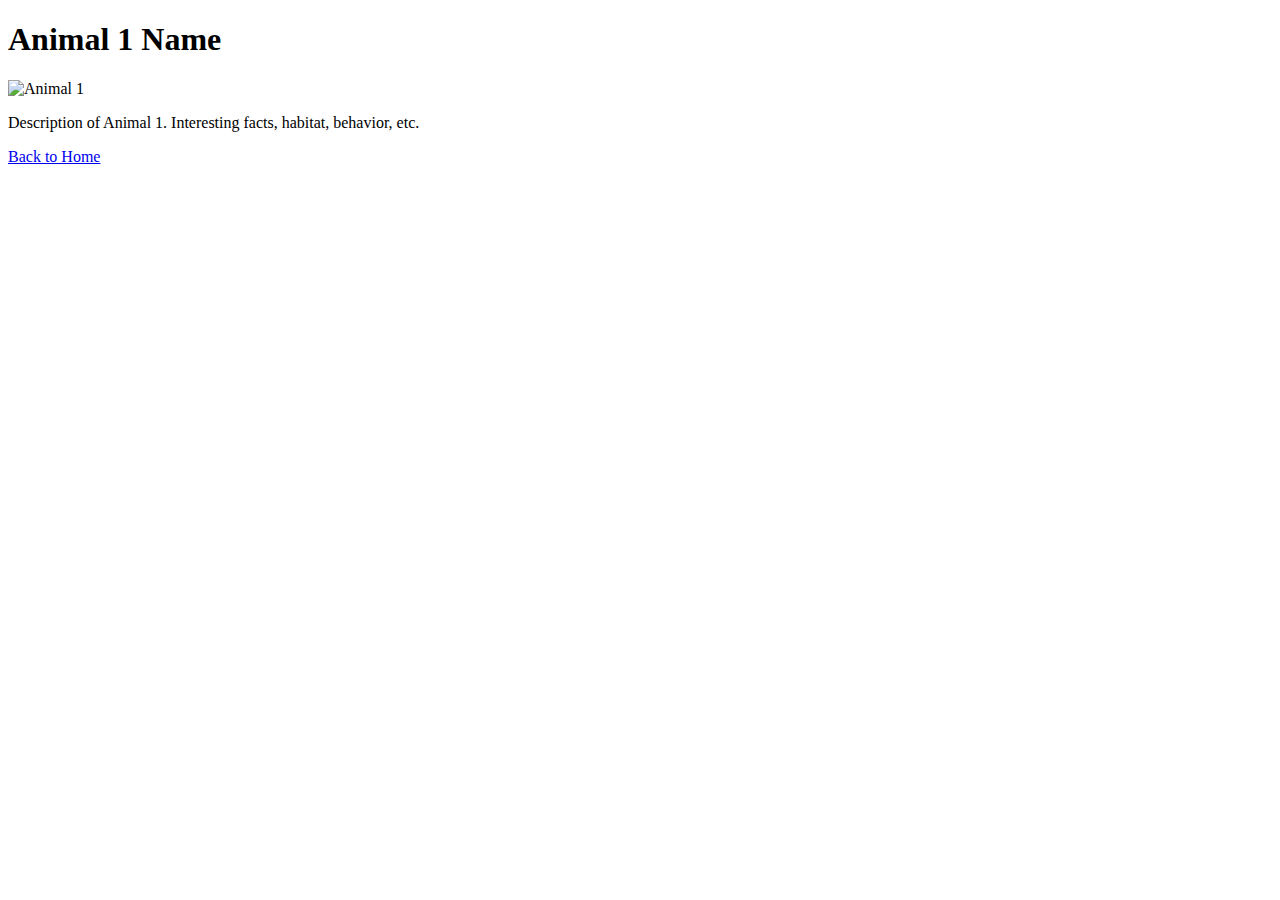
==== animal1.html @ 052b0767 "Create and style the home page, added animal1 for testing purposes" ====
<!DOCTYPE html>
<html lang="en">
  <head>
    <meta charset="UTF-8" />
    <meta name="viewport" content="width=device-width, initial-scale=1.0" />
    <link rel="stylesheet" href="css/style.css" />
    <title>Animal 1</title>
  </head>
  <body>
    <h1>Animal 1 Name</h1>
    <img src="images/animal1.jpg" alt="Animal 1" />
    <p>Description of Animal 1. Interesting facts, habitat, behavior, etc.</p>
    <a href="index.html">Back to Home</a>
  </body>
</html>
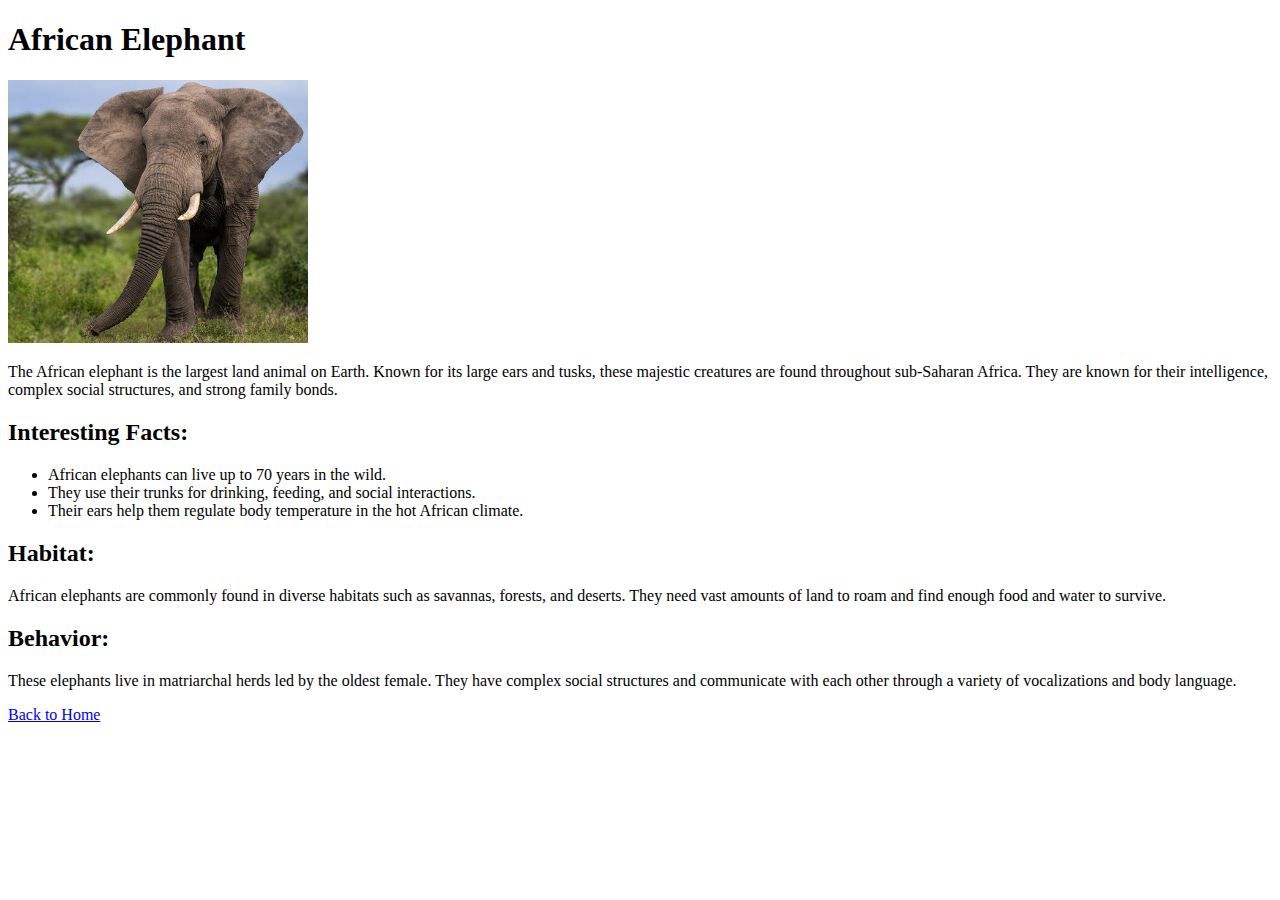
==== commit 74bed193: "added starter code for animal1 page with brief content" ====
--- a/animal1.html
+++ b/animal1.html
@@ -4,12 +4,64 @@
     <meta charset="UTF-8" />
     <meta name="viewport" content="width=device-width, initial-scale=1.0" />
     <link rel="stylesheet" href="css/style.css" />
-    <title>Animal 1</title>
+    <title>Animal 1 - African Elephant</title>
   </head>
   <body>
-    <h1>Animal 1 Name</h1>
-    <img src="images/animal1.jpg" alt="Animal 1" />
-    <p>Description of Animal 1. Interesting facts, habitat, behavior, etc.</p>
-    <a href="index.html">Back to Home</a>
+    <header>
+      <h1>African Elephant</h1>
+    </header>
+
+    <main>
+      <section>
+        <img
+          src="images/elephant.jpg"
+          alt="African Elephant"
+          style="width: 300px; height: auto"
+        />
+        <p>
+          The African elephant is the largest land animal on Earth. Known for
+          its large ears and tusks, these majestic creatures are found
+          throughout sub-Saharan Africa. They are known for their intelligence,
+          complex social structures, and strong family bonds.
+        </p>
+      </section>
+
+      <section>
+        <h2>Interesting Facts:</h2>
+        <ul>
+          <li>African elephants can live up to 70 years in the wild.</li>
+          <li>
+            They use their trunks for drinking, feeding, and social
+            interactions.
+          </li>
+          <li>
+            Their ears help them regulate body temperature in the hot African
+            climate.
+          </li>
+        </ul>
+      </section>
+
+      <section>
+        <h2>Habitat:</h2>
+        <p>
+          African elephants are commonly found in diverse habitats such as
+          savannas, forests, and deserts. They need vast amounts of land to roam
+          and find enough food and water to survive.
+        </p>
+      </section>
+
+      <section>
+        <h2>Behavior:</h2>
+        <p>
+          These elephants live in matriarchal herds led by the oldest female.
+          They have complex social structures and communicate with each other
+          through a variety of vocalizations and body language.
+        </p>
+      </section>
+    </main>
+
+    <footer>
+      <a href="index.html">Back to Home</a>
+    </footer>
   </body>
 </html>
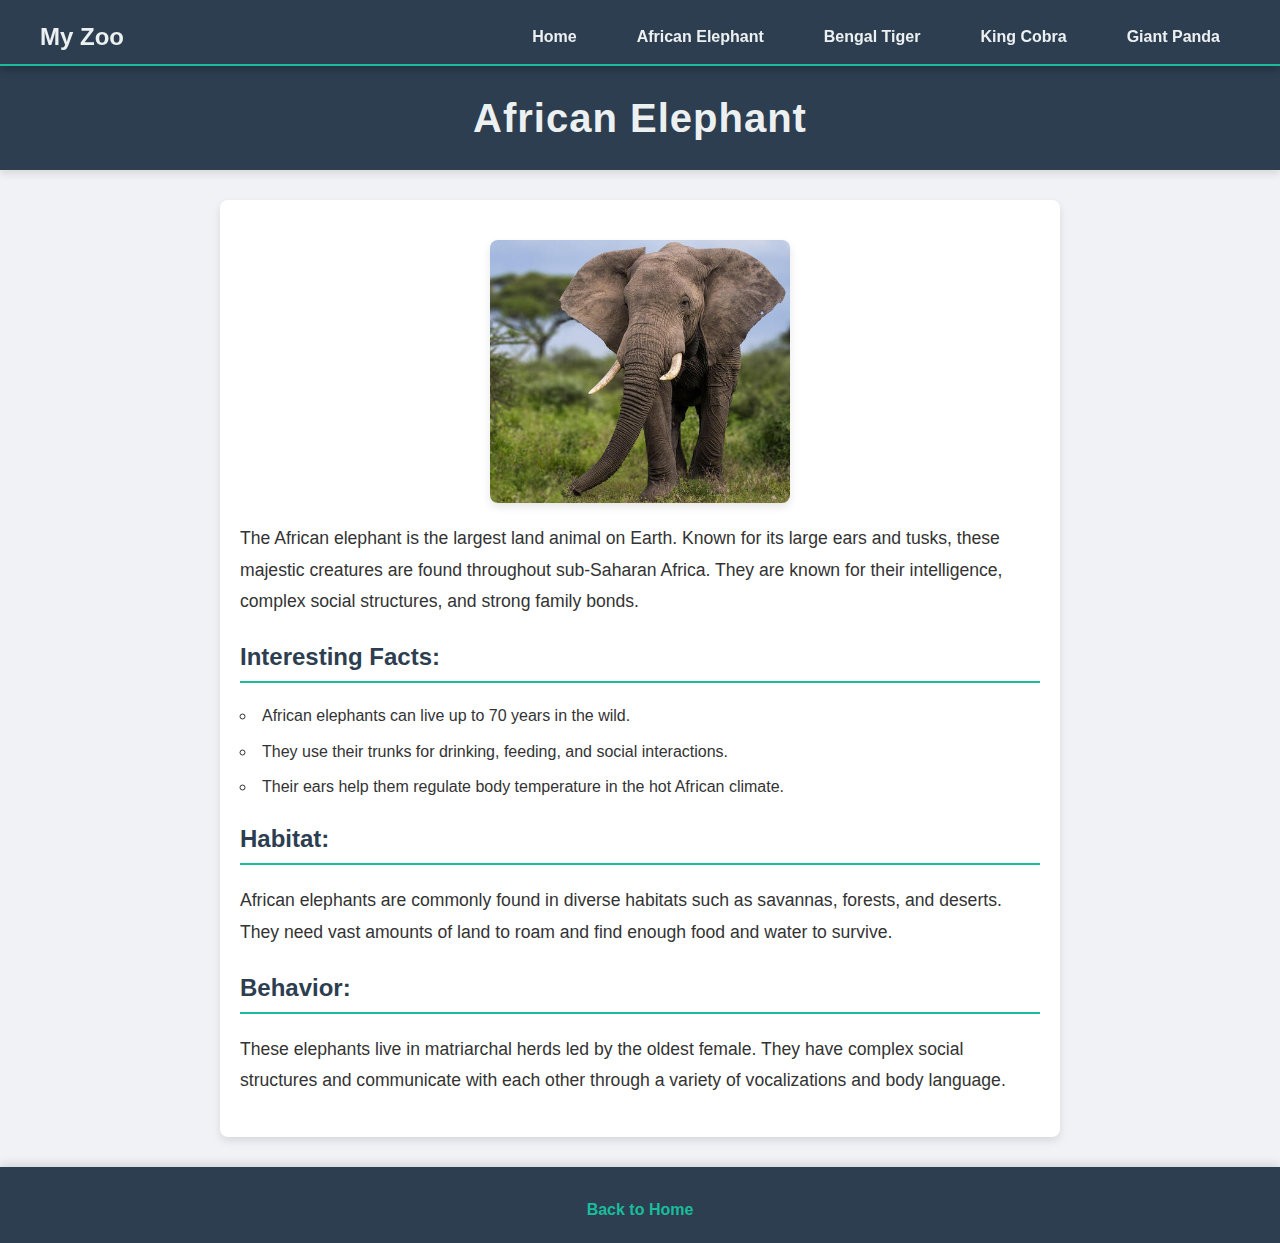
==== commit 5f76f2bb: "navbar added on each html page and navbar border/shadow" ====
--- a/animal1.html
+++ b/animal1.html
@@ -7,6 +7,19 @@
     <title>Animal 1 - African Elephant</title>
   </head>
   <body>
+    <nav class="navbar">
+      <div class="container">
+        <a href="index.html" class="logo">My Zoo</a>
+        <ul class="nav-links">
+          <li><a href="index.html">Home</a></li>
+          <li><a href="animal1.html">African Elephant</a></li>
+          <li><a href="animal2.html">Bengal Tiger</a></li>
+          <li><a href="animal3.html">King Cobra</a></li>
+          <li><a href="animal4.html">Giant Panda</a></li>
+        </ul>
+      </div>
+    </nav>
+
     <header>
       <h1>African Elephant</h1>
     </header>
--- a/css/style.css
+++ b/css/style.css
@@ -0,0 +1,316 @@
+/* Existing General Styles */
+body {
+  font-family: "Open Sans", sans-serif;
+  background-color: #f0f2f5;
+  color: #333;
+  margin: 0;
+  padding: 0;
+  line-height: 1.6;
+}
+
+header {
+  background-color: #2c3e50;
+  color: #ecf0f1;
+  padding: 20px 0;
+  text-align: center;
+  box-shadow: 0 4px 8px rgba(0, 0, 0, 0.1);
+}
+
+header h1 {
+  margin: 0;
+  font-size: 2.5em;
+  letter-spacing: 1px;
+}
+
+nav {
+  background-color: #34495e;
+  overflow: hidden;
+  box-shadow: 0 4px 8px rgba(0, 0, 0, 0.1);
+}
+
+nav ul {
+  padding: 0;
+  margin: 0;
+  list-style: none;
+  display: flex;
+  justify-content: center;
+}
+
+nav ul li {
+  margin: 0;
+}
+
+nav ul li a {
+  display: block;
+  padding: 14px 20px;
+  color: #ecf0f1;
+  text-decoration: none;
+  font-weight: bold;
+  transition: background 0.3s ease;
+}
+
+nav ul li a:hover {
+  background-color: #1abc9c;
+  color: #2c3e50;
+}
+
+main {
+  max-width: 800px;
+  margin: 30px auto;
+  padding: 20px;
+  background-color: #ffffff;
+  border-radius: 8px;
+  box-shadow: 0 4px 8px rgba(0, 0, 0, 0.1);
+}
+
+main section {
+  margin-bottom: 20px;
+}
+
+main img {
+  display: block;
+  margin: 20px auto;
+  max-width: 100%;
+  height: auto;
+  border-radius: 8px;
+  box-shadow: 0 4px 8px rgba(0, 0, 0, 0.1);
+}
+
+h2 {
+  color: #2c3e50;
+  margin-top: 0;
+  border-bottom: 2px solid #1abc9c;
+  padding-bottom: 5px;
+}
+
+p {
+  font-size: 1.1em;
+  line-height: 1.8;
+}
+
+ul {
+  margin: 0;
+  padding: 0;
+  list-style: circle inside;
+}
+
+ul li {
+  margin-bottom: 10px;
+}
+
+a {
+  display: inline-block;
+  margin-top: 10px;
+  text-decoration: none;
+  color: #1abc9c;
+  font-weight: bold;
+  transition: color 0.3s ease;
+}
+
+a:hover {
+  color: #16a085;
+}
+
+button {
+  background-color: #1abc9c;
+  border: none;
+  color: #ffffff;
+  padding: 10px 20px;
+  text-transform: uppercase;
+  font-weight: bold;
+  border-radius: 4px;
+  cursor: pointer;
+  transition: background 0.3s ease;
+}
+
+button:hover {
+  background-color: #16a085;
+}
+
+footer {
+  text-align: center;
+  padding: 10px 0;
+  background-color: #34495e;
+  color: #ecf0f1;
+  margin-top: 20px;
+  box-shadow: 0 -4px 8px rgba(0, 0, 0, 0.1);
+}
+
+footer a {
+  color: #1abc9c;
+  text-decoration: none;
+}
+
+footer a:hover {
+  color: #16a085;
+}
+
+@media (max-width: 768px) {
+  header h1 {
+    font-size: 2em;
+  }
+
+  nav ul {
+    flex-direction: column;
+  }
+
+  nav ul li a {
+    text-align: center;
+    padding: 10px 0;
+  }
+
+  main {
+    padding: 15px;
+  }
+}
+
+/* New Styles for Hero Section */
+.hero {
+  text-align: center;
+  background-color: #f4f4f4;
+  padding: 40px 20px;
+  margin-bottom: 30px;
+  box-shadow: 0 4px 8px rgba(0, 0, 0, 0.1);
+}
+
+.hero h1 {
+  font-size: 2.5em;
+  margin: 0 0 10px;
+}
+
+.hero p {
+  font-size: 1.2em;
+  color: #666;
+}
+
+.hero-image {
+  max-width: 100%;
+  height: auto;
+  margin-top: 20px;
+  border-radius: 8px;
+  box-shadow: 0 4px 8px rgba(0, 0, 0, 0.1);
+}
+
+/* New Styles for Animal Links Section */
+.animal-links {
+  display: flex;
+  flex-wrap: wrap;
+  justify-content: space-around;
+  gap: 20px;
+  padding: 20px;
+}
+
+.animal-card {
+  width: 300px;
+  background-color: #fff;
+  border-radius: 8px;
+  box-shadow: 0 4px 8px rgba(0, 0, 0, 0.1);
+  text-align: center;
+  padding: 20px;
+  transition: transform 0.3s;
+}
+
+.animal-card img {
+  width: 100%;
+  height: auto;
+  border-radius: 8px;
+  margin-bottom: 15px;
+}
+
+.animal-card h3 {
+  margin-top: 0;
+}
+
+.animal-card p {
+  color: #666;
+}
+
+.animal-card .btn {
+  display: inline-block;
+  background-color: #1abc9c;
+  color: #fff;
+  padding: 10px 20px;
+  text-decoration: none;
+  border-radius: 4px;
+  transition: background 0.3s;
+}
+
+.animal-card .btn:hover {
+  background-color: #16a085;
+}
+
+.animal-card:hover {
+  transform: translateY(-5px);
+}
+
+/* Enhanced Footer */
+footer {
+  background-color: #2c3e50;
+  color: #ecf0f1;
+  padding: 20px;
+  text-align: center;
+}
+
+footer p a {
+  color: #1abc9c;
+  text-decoration: none;
+}
+
+footer p a:hover {
+  color: #16a085;
+}
+
+/* Navbar Styling with Border and Box-Shadow */
+.navbar {
+  background-color: #2c3e50;
+  color: #ecf0f1;
+  border-bottom: 2px solid #1abc9c; /* Add a border for clear separation */
+  box-shadow: 0 4px 8px rgba(0, 0, 0, 0.2); /* Enhanced shadow for more depth */
+  position: sticky;
+  top: 0;
+  z-index: 1000;
+}
+
+.container {
+  display: flex;
+  justify-content: space-between;
+  align-items: center;
+  max-width: 1200px;
+  margin: 0 auto;
+  padding: 0 20px;
+}
+
+.logo {
+  font-size: 1.5em;
+  font-weight: bold;
+  text-decoration: none;
+  color: #ecf0f1;
+  transition: color 0.3s ease;
+}
+
+.logo:hover {
+  color: #1abc9c;
+}
+
+.nav-links {
+  list-style: none;
+  display: flex;
+  gap: 20px;
+  margin: 0;
+  padding: 0;
+}
+
+.nav-links li {
+  margin: 0;
+}
+
+.nav-links li a {
+  text-decoration: none;
+  color: #ecf0f1;
+  font-weight: bold;
+  transition: color 0.3s ease;
+}
+
+.nav-links li a:hover {
+  color: #1abc9c;
+}
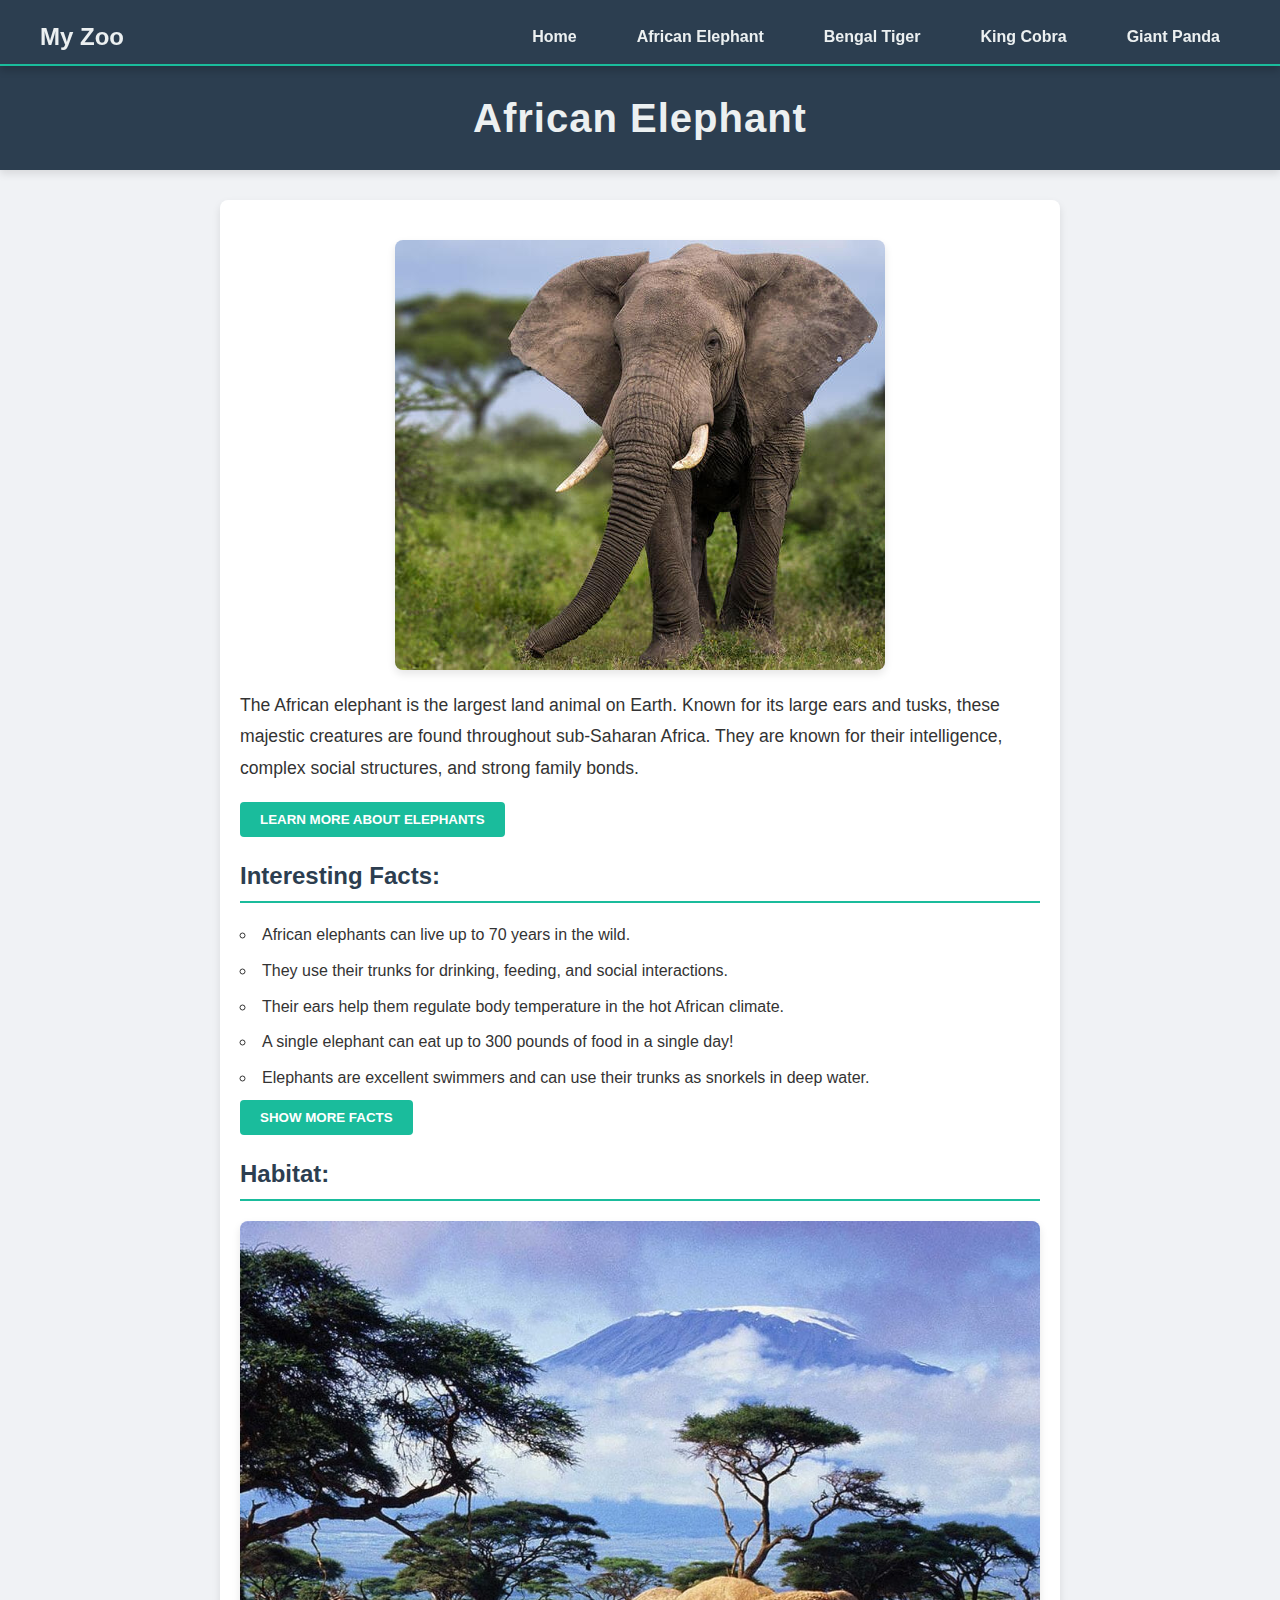
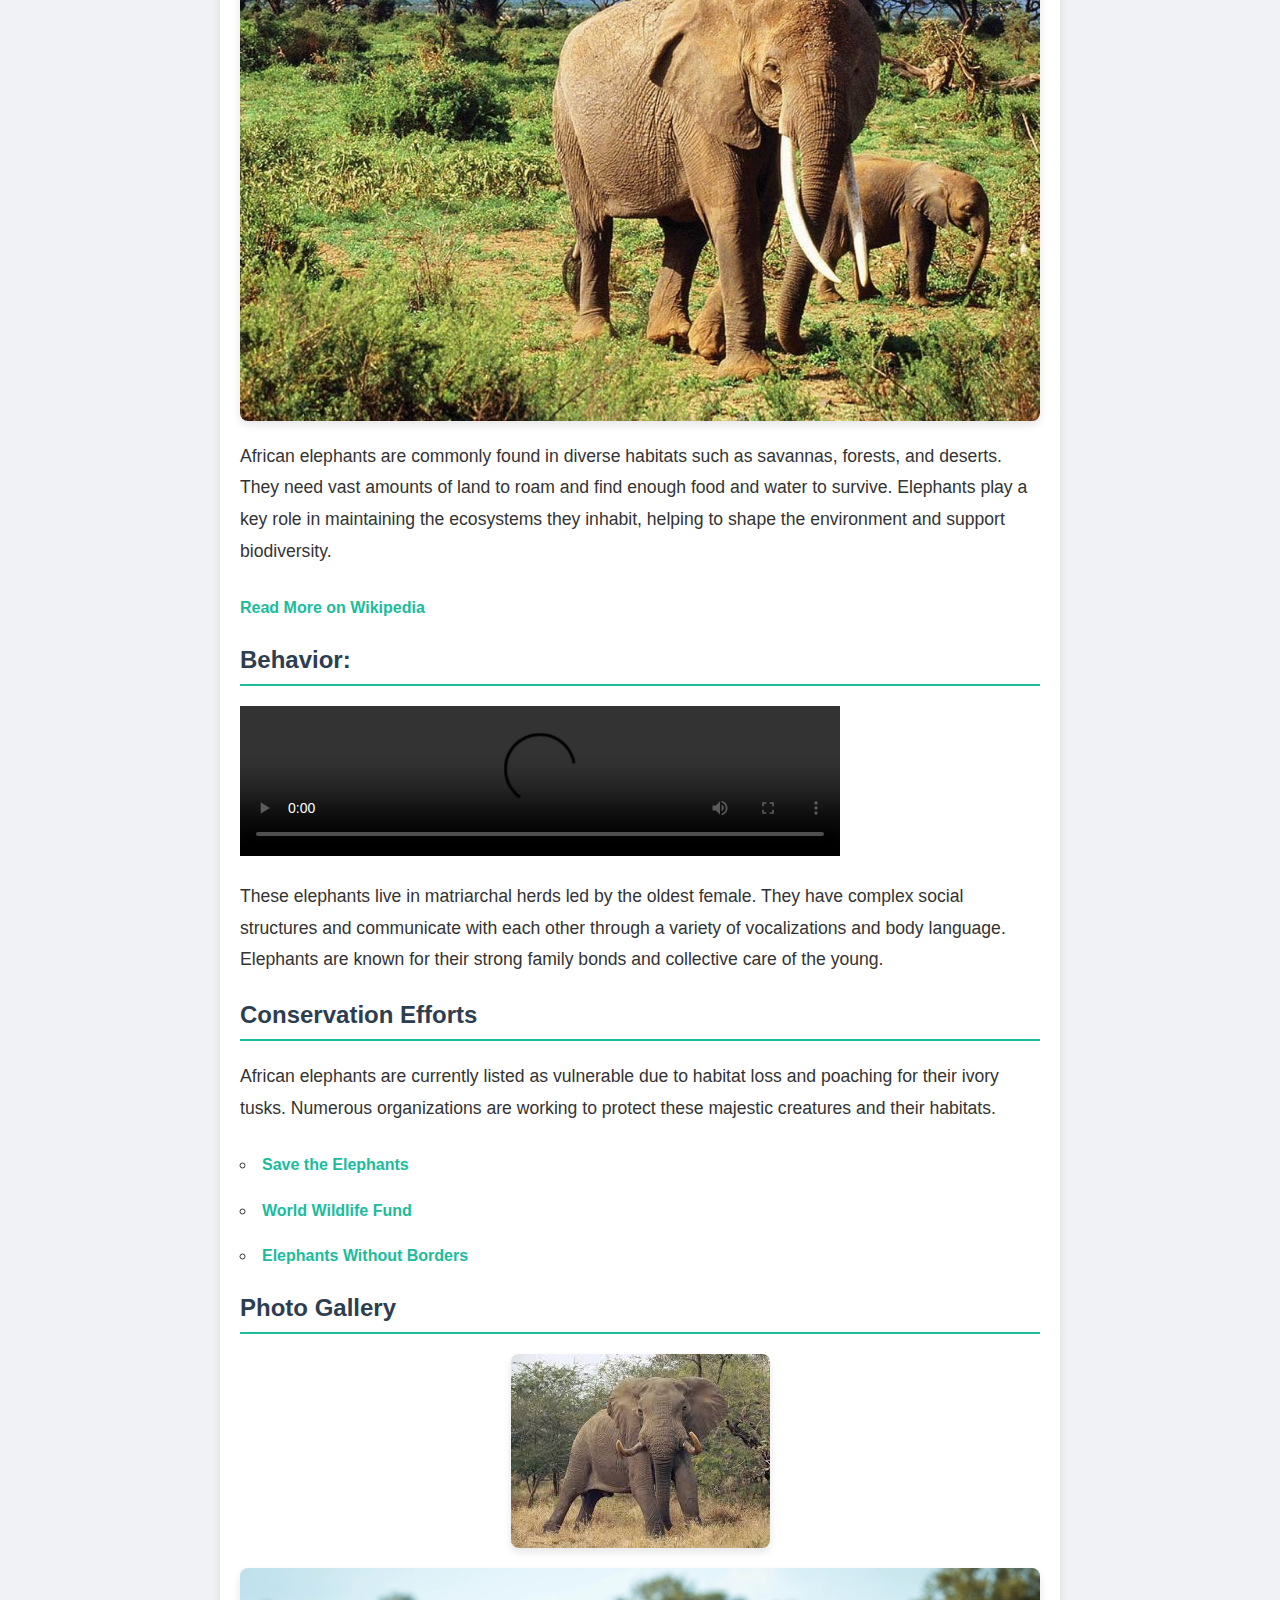
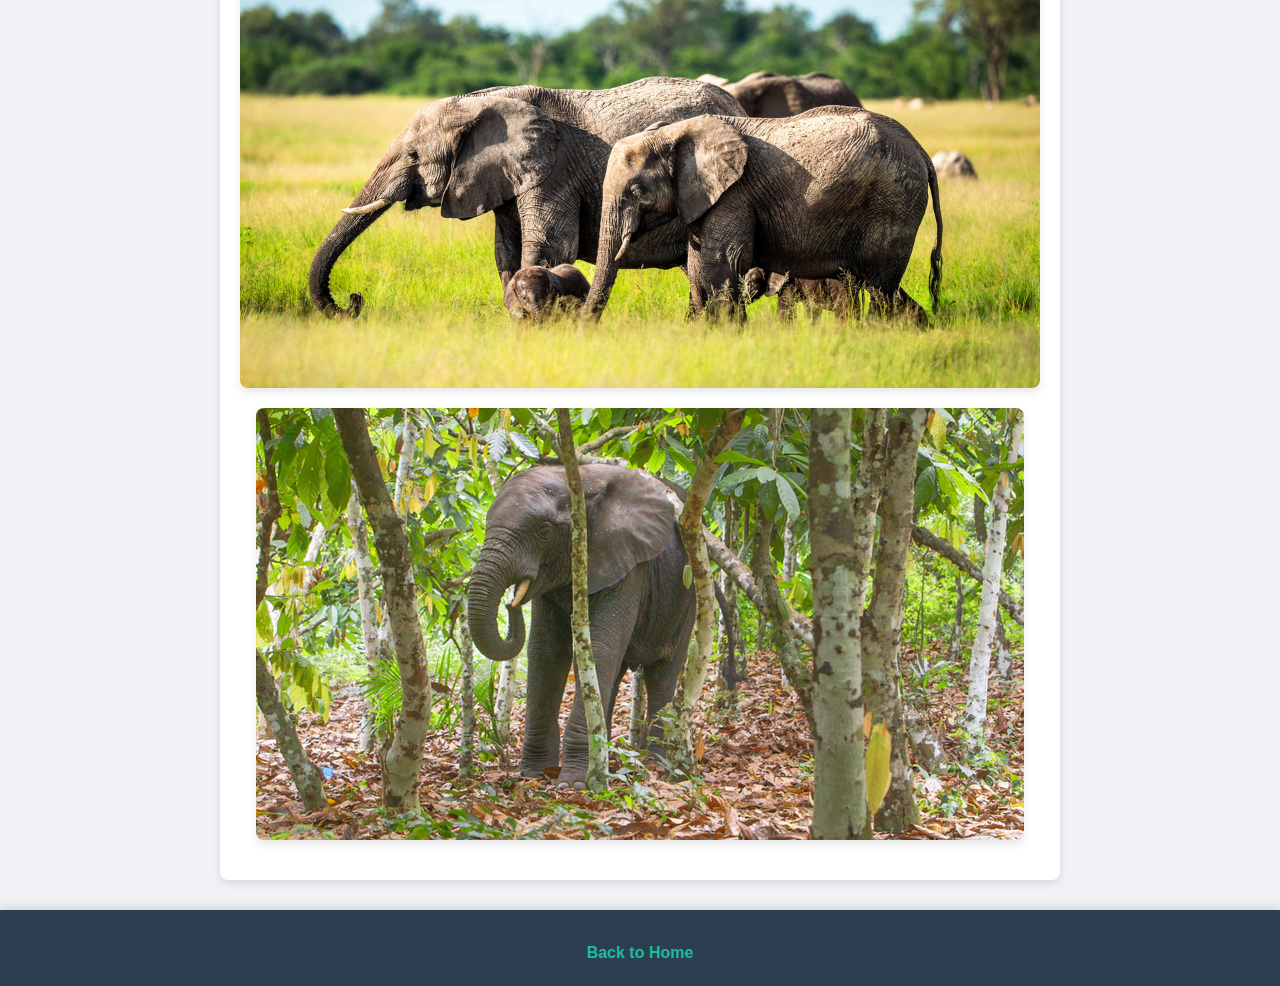
==== commit e16275f8: "added more info about elephants, a video, more pictures, links, and better formatted structure" ====
--- a/animal1.html
+++ b/animal1.html
@@ -7,6 +7,7 @@
     <title>Animal 1 - African Elephant</title>
   </head>
   <body>
+    <!-- Navbar -->
     <nav class="navbar">
       <div class="container">
         <a href="index.html" class="logo">My Zoo</a>
@@ -20,16 +21,19 @@
       </div>
     </nav>
 
+    <!-- Header Section -->
     <header>
       <h1>African Elephant</h1>
     </header>
 
+    <!-- Main Content -->
     <main>
+      <!-- Introduction Section -->
       <section>
         <img
           src="images/elephant.jpg"
           alt="African Elephant"
-          style="width: 300px; height: auto"
+          class="feature-image"
         />
         <p>
           The African elephant is the largest land animal on Earth. Known for
@@ -37,8 +41,20 @@
           throughout sub-Saharan Africa. They are known for their intelligence,
           complex social structures, and strong family bonds.
         </p>
-      </section>
-
+        <button class="btn" onclick="showMoreInfo()">
+          Learn More About Elephants
+        </button>
+        <div id="more-info" style="display: none">
+          <p>
+            Elephants are also known for their remarkable memory and emotional
+            intelligence. They have been observed mourning the death of their
+            herd members and have been seen expressing joy and excitement during
+            reunions.
+          </p>
+        </div>
+      </section>
+
+      <!-- Interesting Facts Section -->
       <section>
         <h2>Interesting Facts:</h2>
         <ul>
@@ -51,30 +67,147 @@
             Their ears help them regulate body temperature in the hot African
             climate.
           </li>
-        </ul>
-      </section>
-
+          <li>
+            A single elephant can eat up to 300 pounds of food in a single day!
+          </li>
+          <li>
+            Elephants are excellent swimmers and can use their trunks as
+            snorkels in deep water.
+          </li>
+        </ul>
+        <button class="btn" onclick="toggleFacts()">Show More Facts</button>
+        <ul id="more-facts" style="display: none">
+          <li>
+            Elephants have a gestation period of 22 months, the longest of any
+            land animal.
+          </li>
+          <li>
+            They communicate through infrasound, which can travel several miles.
+          </li>
+          <li>
+            Elephants play a crucial role in their ecosystems by dispersing
+            seeds and creating waterholes used by other animals.
+          </li>
+        </ul>
+      </section>
+
+      <!-- Habitat Section with Additional Image -->
       <section>
         <h2>Habitat:</h2>
+        <img
+          src="images/elephant-habitat.jpg"
+          alt="Elephant Habitat"
+          class="content-image"
+        />
         <p>
           African elephants are commonly found in diverse habitats such as
           savannas, forests, and deserts. They need vast amounts of land to roam
-          and find enough food and water to survive.
-        </p>
-      </section>
-
+          and find enough food and water to survive. Elephants play a key role
+          in maintaining the ecosystems they inhabit, helping to shape the
+          environment and support biodiversity.
+        </p>
+        <a
+          href="https://en.wikipedia.org/wiki/African_elephant"
+          target="_blank"
+          class="btn"
+          >Read More on Wikipedia</a
+        >
+      </section>
+
+      <!-- Behavior Section with Video -->
       <section>
         <h2>Behavior:</h2>
+        <video width="600" controls class="content-video">
+          <source
+            src="https://v.ftcdn.net/01/95/59/70/700_F_195597089_gEELv1PzkC7mPkoa7GtSIxW1N4g1XSO4_ST.mp4"
+            type="video/mp4"
+          />
+          Your browser does not support the video tag.
+        </video>
         <p>
           These elephants live in matriarchal herds led by the oldest female.
           They have complex social structures and communicate with each other
-          through a variety of vocalizations and body language.
-        </p>
+          through a variety of vocalizations and body language. Elephants are
+          known for their strong family bonds and collective care of the young.
+        </p>
+      </section>
+
+      <!-- Conservation Section -->
+      <section>
+        <h2>Conservation Efforts</h2>
+        <p>
+          African elephants are currently listed as vulnerable due to habitat
+          loss and poaching for their ivory tusks. Numerous organizations are
+          working to protect these majestic creatures and their habitats.
+        </p>
+        <ul>
+          <li>
+            <a href="https://www.savetheelephants.org/" target="_blank"
+              >Save the Elephants</a
+            >
+          </li>
+          <li>
+            <a
+              href="https://www.worldwildlife.org/species/elephant"
+              target="_blank"
+              >World Wildlife Fund</a
+            >
+          </li>
+          <li>
+            <a href="https://www.elephantswithoutborders.org/" target="_blank"
+              >Elephants Without Borders</a
+            >
+          </li>
+        </ul>
+      </section>
+
+      <!-- Image Gallery Section -->
+      <section>
+        <h2>Photo Gallery</h2>
+        <div class="gallery">
+          <img
+            src="images/elephant1.jpg"
+            alt="Elephant 1"
+            class="gallery-image"
+          />
+          <img
+            src="images/elephant2.jpg"
+            alt="Elephant 2"
+            class="gallery-image"
+          />
+          <img
+            src="images/elephant3.jpg"
+            alt="Elephant 3"
+            class="gallery-image"
+          />
+        </div>
       </section>
     </main>
 
+    <!-- Footer -->
     <footer>
       <a href="index.html">Back to Home</a>
     </footer>
+
+    <!-- JavaScript for Interactive Elements -->
+    <script>
+      function showMoreInfo() {
+        var moreInfo = document.getElementById("more-info");
+        if (moreInfo.style.display === "none") {
+          moreInfo.style.display = "block";
+        } else {
+          moreInfo.style.display = "none";
+        }
+      }
+
+      function toggleFacts() {
+        var moreFacts = document.getElementById("more-facts");
+        if (moreFacts.style.display === "none") {
+          moreFacts.style.display = "block";
+        } else {
+          moreFacts.style.display = "none";
+        }
+      }
+    </script>
   </body>
 </html>
--- a/css/style.css
+++ b/css/style.css
@@ -1,4 +1,4 @@
-/* Existing General Styles */
+/* General Styles */
 body {
   font-family: "Open Sans", sans-serif;
   background-color: #f0f2f5;
@@ -8,6 +8,7 @@
   line-height: 1.6;
 }
 
+/* Header Styling */
 header {
   background-color: #2c3e50;
   color: #ecf0f1;
@@ -22,6 +23,7 @@
   letter-spacing: 1px;
 }
 
+/* Navigation Styling */
 nav {
   background-color: #34495e;
   overflow: hidden;
@@ -54,6 +56,7 @@
   color: #2c3e50;
 }
 
+/* Main Content Styling */
 main {
   max-width: 800px;
   margin: 30px auto;
@@ -68,14 +71,15 @@
 }
 
 main img {
-  display: block;
-  margin: 20px auto;
-  max-width: 100%;
+  display: block; /* Makes the image behave like a block element */
+  margin: 20px auto; /* Centers the image horizontally */
+  max-width: 100%; /* Ensures the image scales within its container */
   height: auto;
   border-radius: 8px;
   box-shadow: 0 4px 8px rgba(0, 0, 0, 0.1);
 }
 
+/* Text Styling */
 h2 {
   color: #2c3e50;
   margin-top: 0;
@@ -98,6 +102,7 @@
   margin-bottom: 10px;
 }
 
+/* Button and Link Styling */
 a {
   display: inline-block;
   margin-top: 10px;
@@ -145,6 +150,7 @@
   color: #16a085;
 }
 
+/* Responsive Design */
 @media (max-width: 768px) {
   header h1 {
     font-size: 2em;
